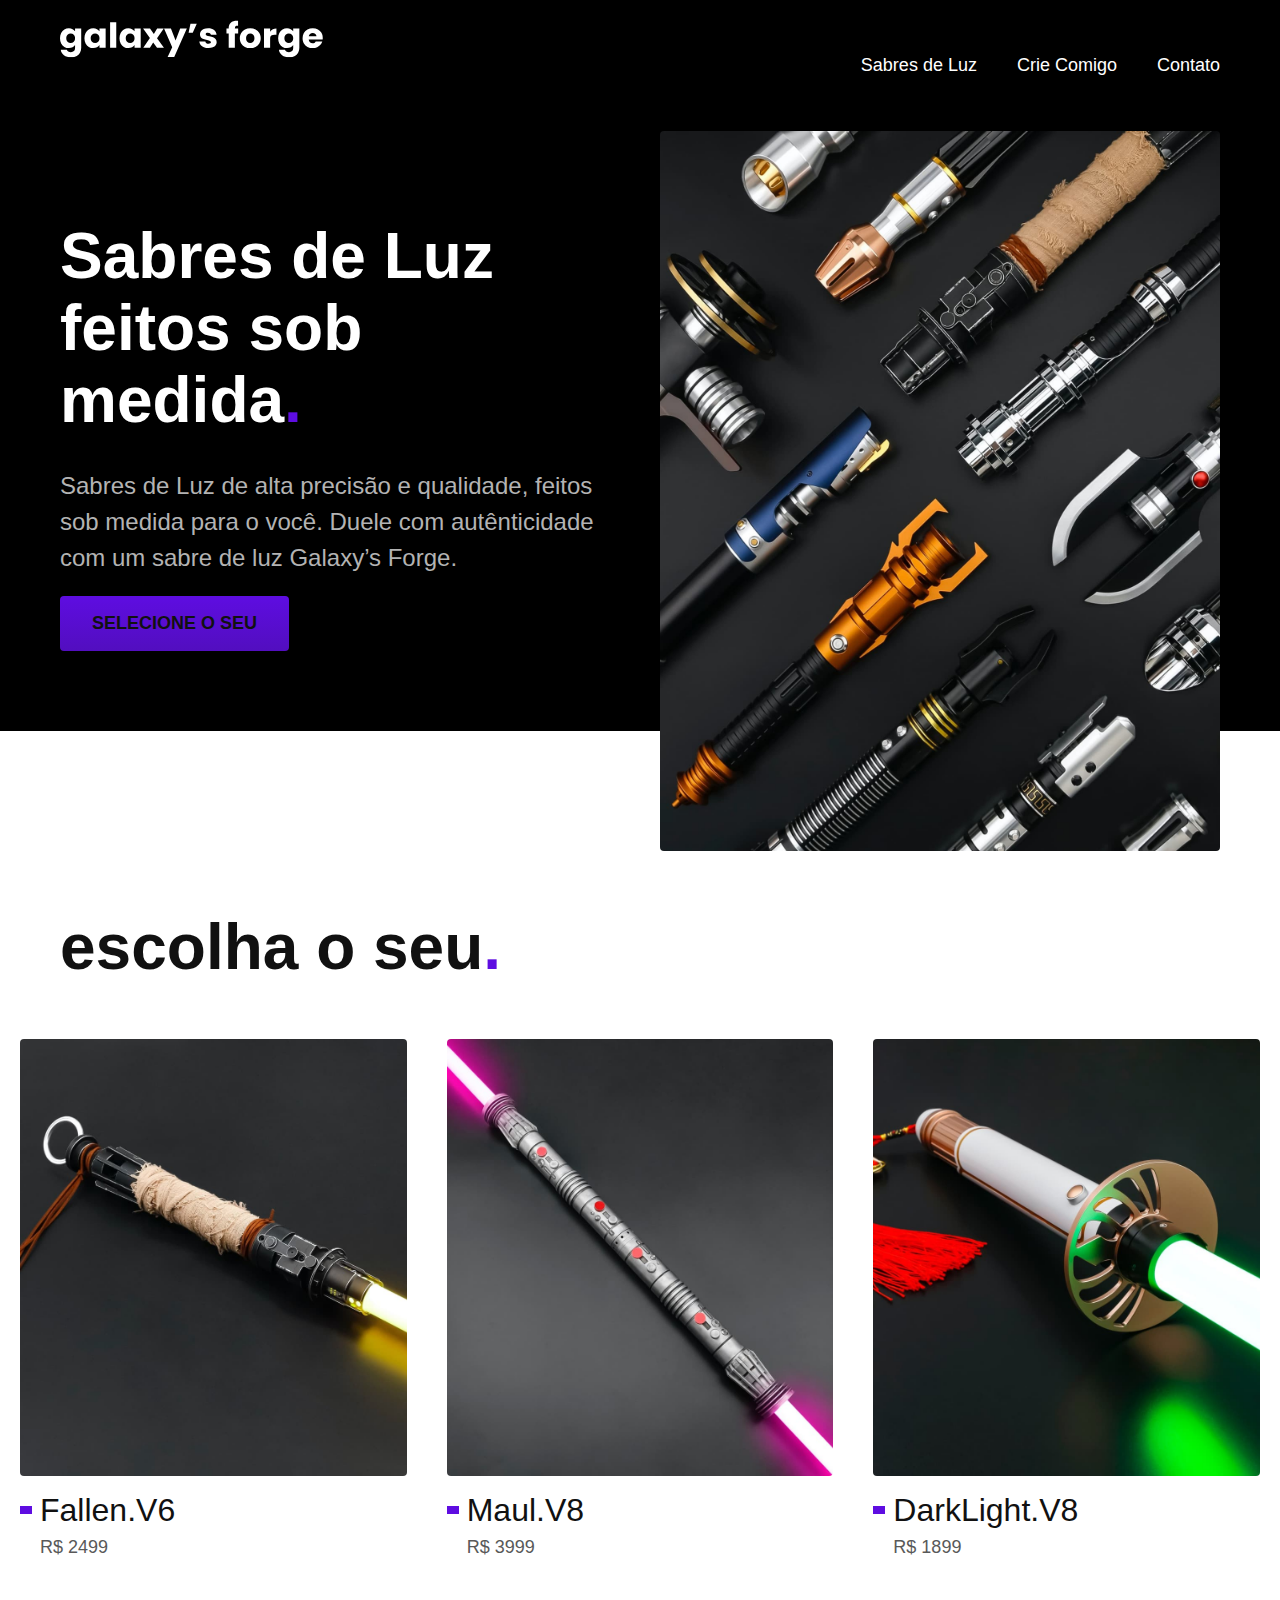
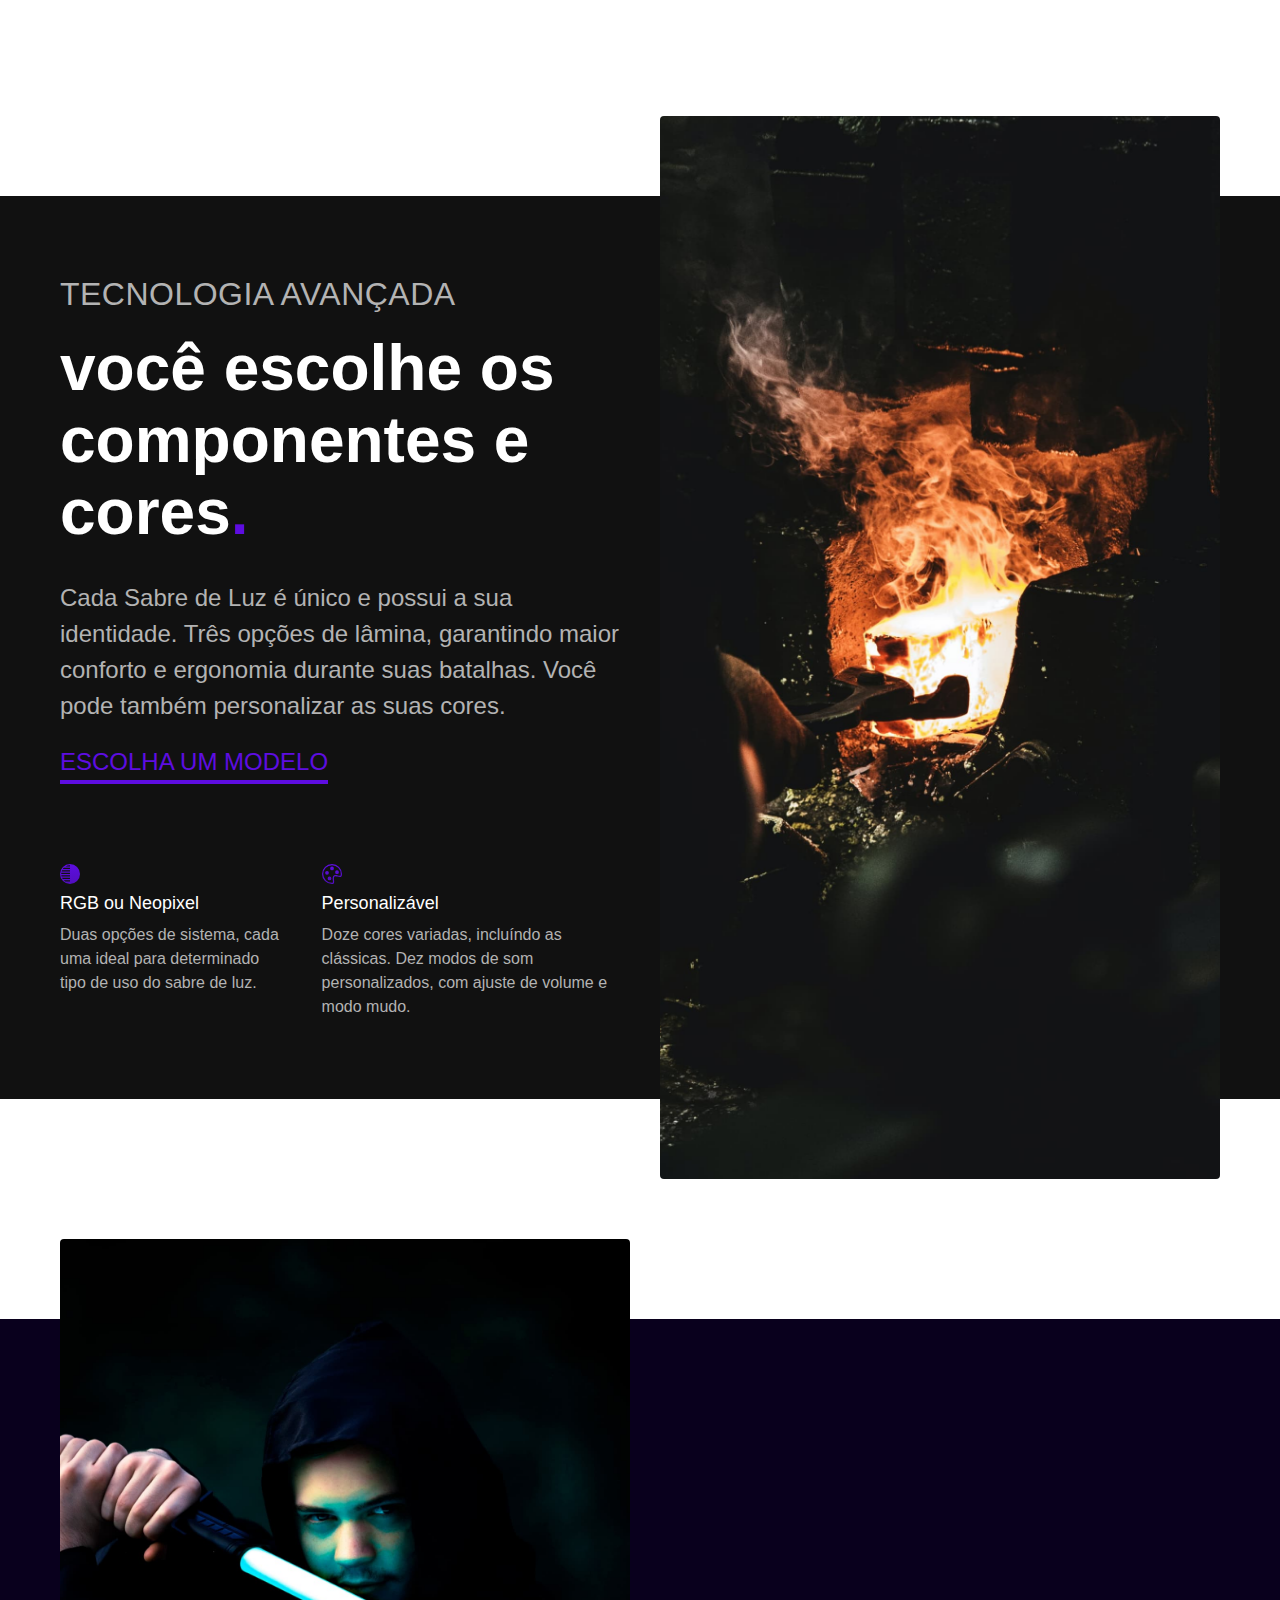
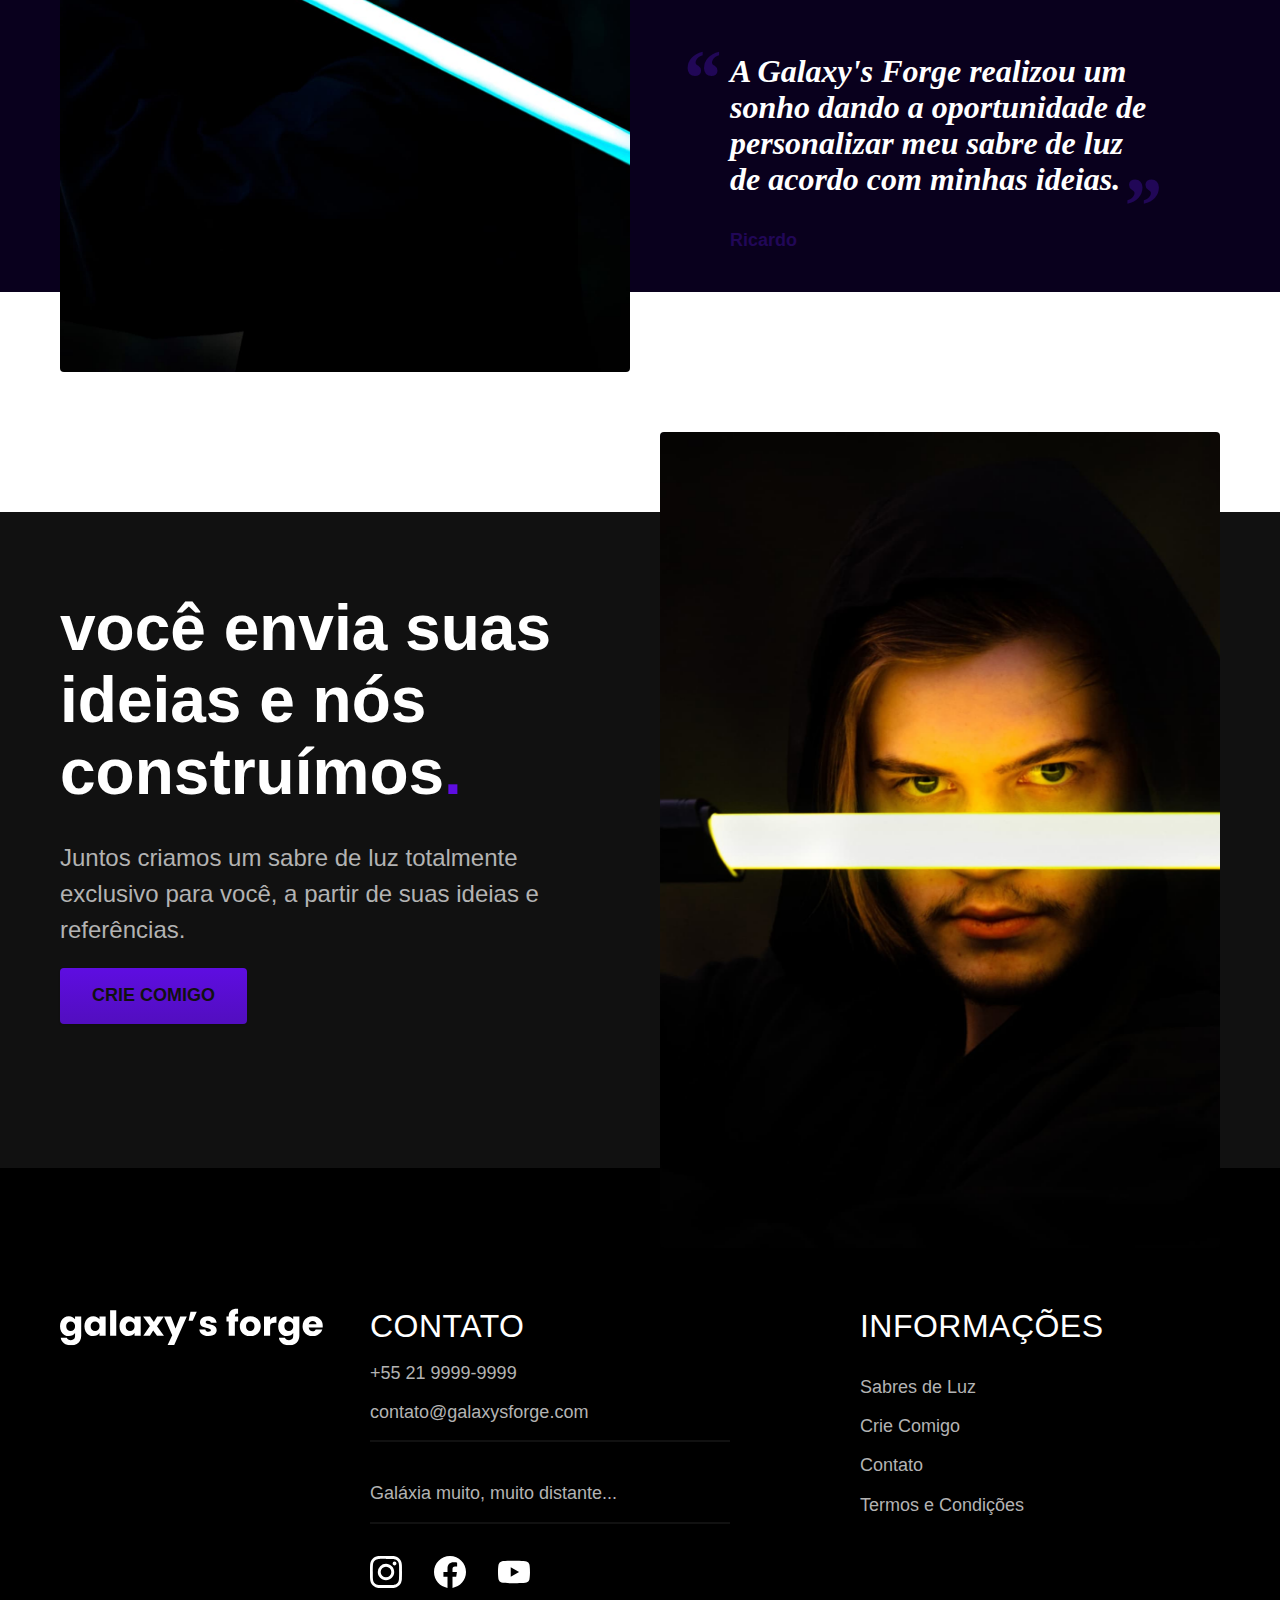
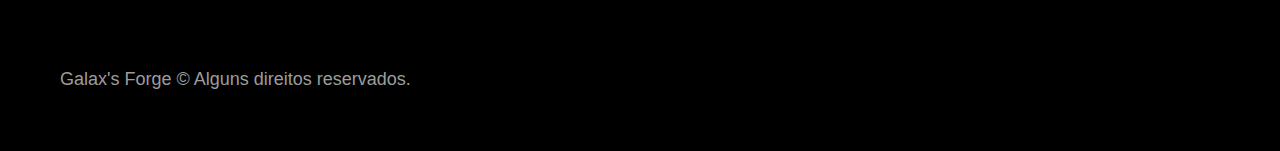
==== index.html @ c59f6496 "secao sabres" ====
<!DOCTYPE html>
<html lang="pt-br">
<head>
    <meta charset="UTF-8">
    <meta name="viewport" content="width=device-width, initial-scale=1.0">
    <meta name="description" content="Sabres de Luz de alta precisão e qualidade,  feitos sob medida para o você. Duele com autênticidade com um sabre de luz Galaxy’s Forge.">
    <title>Galaxy's Forge - Sabres de Luz</title>
    <link rel="icon" href="favicon-galaxysforge.svg" type="image/x-icon">
    <link rel="stylesheet" href="css/style.css">

    <!-- <link rel="preconnect" href="https://fonts.googleapis.com">
    <link rel="preconnect" href="https://fonts.gstatic.com" crossorigin>
    <link href="https://fonts.googleapis.com/css2?family=Merriweather:ital,wght@1,900&family=Poppins:wght@400;600&family=Roboto:wght@400;500&display=swap" rel="stylesheet"> -->
</head>
<body> 
    <header class="header-bg">
        <div class="header container">
            <a href="./"><img src="galaxysforge.svg" alt="Galaxy's Forge"></a>

            <nav aria-label="primária">
                <ul class="header-menu font-1-m cor-0">
                    <li><a href="./sabresdeluz.html">Sabres de Luz</a></li>
                    <li><a href="./criecomigo.html">Crie Comigo</a></li>
                    <li><a href="./contato.html">Contato</a></li>
                </ul>
            </nav>
        </div>
    </header>

    <main class="introducao-bg">
        <div class="introducao container">
            <div class="introducao-conteudo">
                <h1 class="font-1-xxl cor-0">Sabres de Luz feitos sob medida<span class="cor-p1">.</span></h1>
                <p class="font-2-l cor-5">Sabres de Luz de alta precisão e qualidade,  feitos sob medida para o você. Duele com autênticidade com um sabre de luz Galaxy’s Forge.</p>
                <a class="botao" href="./sabresdeluz.html">Selecione o seu</a>
            </div>
            <div>
                <img src="img/gerais/otimizado/img-intro-c.jpg" alt="Sabres de Luz">
            </div>
        </div>

    </main>

    <article class="sabres-lista">
        <h2 class="container font-1-xxl">escolha o seu<span class="cor-p1">.</span></h2>

        <ul>
            <li>
                <a href="./sabres/fallenorder.html">
                    <img src="img/sabres/otimizado/fallenorder-home.jpg" alt="Sabre FallenOrder.V6">
                    <h3 class="font-1-xl ">Fallen.V6</h3>
                    <span class="font-2-m cor-8">R$ 2499</span>
                </a>
            </li>
            <li>
                <a href="./sabres/maul.html">
                    <img src="img/sabres/otimizado/maul-home.jpg" alt="Sabre FallenOrder.V6">
                    <h3 class="font-1-xl ">Maul.V8</h3>
                    <span class="font-2-m cor-8">R$ 3999</span>
                </a>
            </li>
            <li>
                <a href="./sabres/lightjedi.html">
                    <img src="img/sabres/otimizado/lightjedi-home.jpg" alt="Sabre FallenOrder.V6">
                    <h3 class="font-1-xl ">DarkLight.V8</h3>
                    <span class="font-2-m cor-8">R$ 1899</span>
                </a>
            </li>
        </ul>
    </article>

    <article class="tecnologia-bg">
        <div class="tecnologia container">
            <div class="tecnologia-conteudo">
                <span class="font-2-l-b cor-5">Tecnologia Avançada</span>
                <h2 class="font-1-xxl cor-0">você escolhe os componentes e cores<span class="cor-p1">.</span></h2>
                <p class="font-2-l cor-5">Cada Sabre de Luz é único e possui a sua identidade. Três opções de lâmina, garantindo maior conforto e ergonomia durante suas batalhas. Você pode também personalizar as suas cores.</p>
                <a class="link" href="./sabresdeluz.html">Escolha um modelo</a>
                <div class="tecnologia-vantagens">
                    <div>
                        <img src="./icones/tecnico/otimizado/highlights (1).svg" alt="">
                        <h3 class="font-1-m cor-0">RGB ou Neopixel</h3>
                        <p class="font-2-s cor-5">Duas opções de sistema, cada uma ideal para determinado tipo de uso do sabre de luz.</p>
                    </div>
                    <div>
                        <img src="./icones/tecnico/otimizado/personalizado (1).svg" alt="">
                        <h3 class="font-1-m cor-0">Personalizável</h3>
                        <p class="font-2-s cor-5">Doze cores variadas, incluíndo as clássicas. Dez modos de som personalizados, com ajuste de volume e modo mudo.</p>
                    </div>
                </div>
            </div>
            
            <div class="tecnologia-imagem">
                <img src="./img/gerais/otimizado/tecnologia.jpg" alt="">
            </div>
        </div>
    </article>

    <section class="depoimento-bg" aria-label="Depoimento">
        <div class="depoimento container">
            <div class="depoimento-imagem">
                <img src="img/gerais/otimizado/depoimento (2).jpg" alt="Pessoa com Sabre de Luz Galaxy's Forge">
            </div>
            <div class="depoimento-conteudo">
                <blockquote class="font-1-xl cor-0">
                    <p>A Galaxy's Forge realizou um sonho dando a oportunidade de personalizar meu sabre de luz de acordo com minhas ideias.</p>
                </blockquote>
                <span class="font-1-m-b cor-p4">Ricardo</span>
            </div>
        </div>
    </section>

    <article class="criecomigo-bg">
        <div class="criecomigo container ">
            <div class="criecomigo-conteudo">
                <h1 class="font-1-xxl cor-0">você envia suas ideias e nós construímos<span class="cor-p1">.</span></h1>
                <p class="font-2-l cor-5">Juntos criamos um sabre de luz totalmente exclusivo para você, a partir de suas ideias e referências.</p>
                <a class="botao" href="./criecomigo.html">Crie Comigo</a>
            </div>
            <div>
                <img src="img/gerais/otimizado/criecomigo.jpg" alt="Pessoa com Sabre de Luz Galaxy's Forge">
            </div>
        </div>
    </article>

    <footer class="footer-bg">
        <div class="footer container">
            <img src="galaxysforge.svg" alt="Galaxy's Forge">
            <div class="footer-contato">
                <h3 class="font-2-l-b cor-0">Contato</h3>
                <ul class="font-2-m cor-5">
                    <li><a href="tel:+552199999999">+55 21 9999-9999</a></li>
                    <li class="linha"><a href="mailto:contato@galaxysforge.com">contato@galaxysforge.com</a></li>
                    <li class="linha">Galáxia muito, muito distante...</li>
                </ul>
                <div class="footer-redes">
                    <a href="./">
                        <img src="icones/social/otimizado/instagram.svg" alt="">
                    </a>
                    <a href="./">
                        <img src="icones/social/otimizado/facebook.svg" alt="">
                    </a>
                    <a href="./">
                        <img src="icones/social/otimizado/youtube.svg" alt="">
                    </a>
                </div>
            </div>
            <div class="footer-informacoes">
                <h2 class="font-2-l-b cor-0">Informações</h2>
                <nav>
                    <ul class="font-1-m cor-5">
                        <li><a href="./sabresdeluz.html">Sabres de Luz</a></li>
                        <li><a href="./criecomigo.html">Crie Comigo</a></li>
                        <li><a href="./contato.html">Contato</a></li>
                        <li><a href="./termos.html">Termos e Condições</a></li>    
                    </ul>  
                </nav>
            </div>
            <p class="footer-copy font-2-m cor-6">Galax's Forge © Alguns direitos reservados.</p>
        </div>
    </footer>
</body>
</html>
---- css/style.css ----
@import "/css/global/global.css";
@import "./utilidades/tipografia.css";
@import "./utilidades/cores.css";
@import "./global/header.css";
@import "./global/footer.css";


/* Utilidades */
@import "./utilidades/componentes.css";

/* Home */
@import "./home/introducao.css";
@import "./home/tecnologia.css";
@import "./home/depoimento.css";
@import "./home/criecomigo.css";

/* Sabres */
@import "./sabres/sabres-lista.css";
@import "./sabres/sabres.css";


/* Termos */
@import "./termos/termos.css";
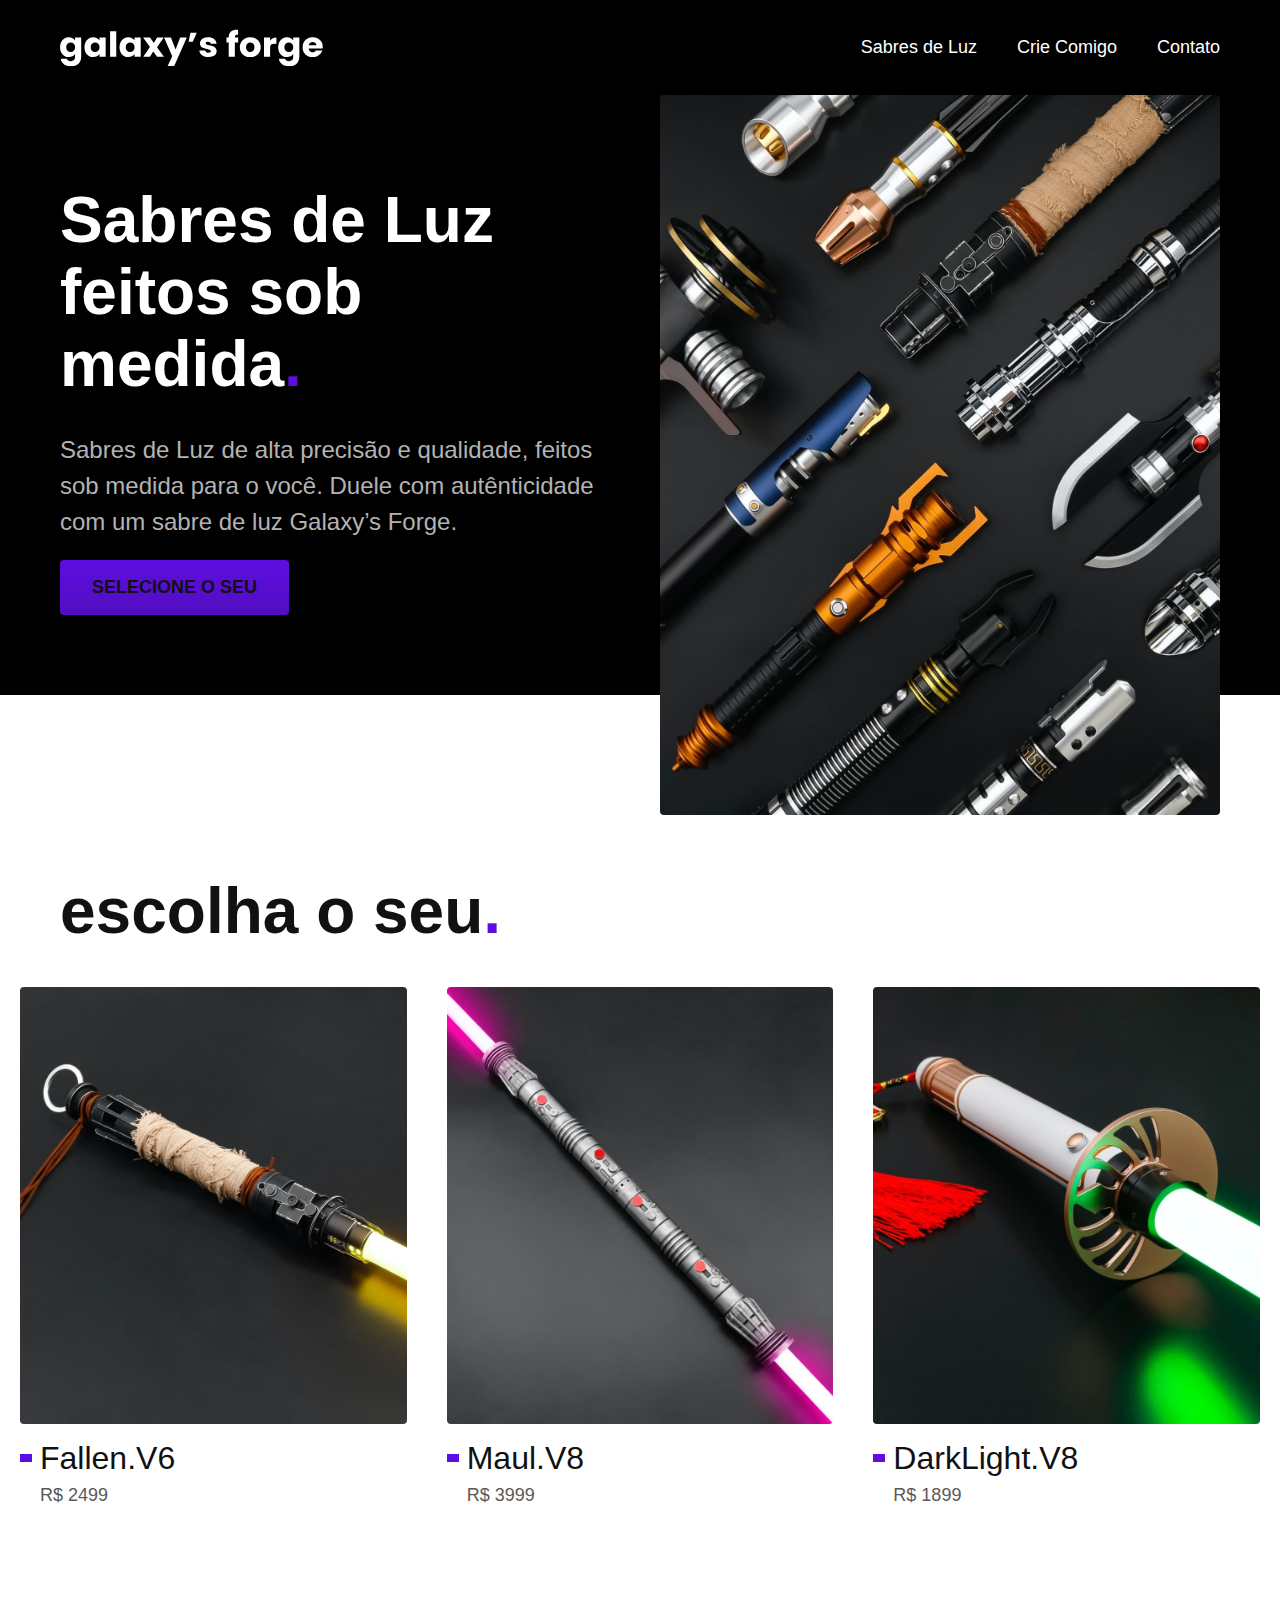
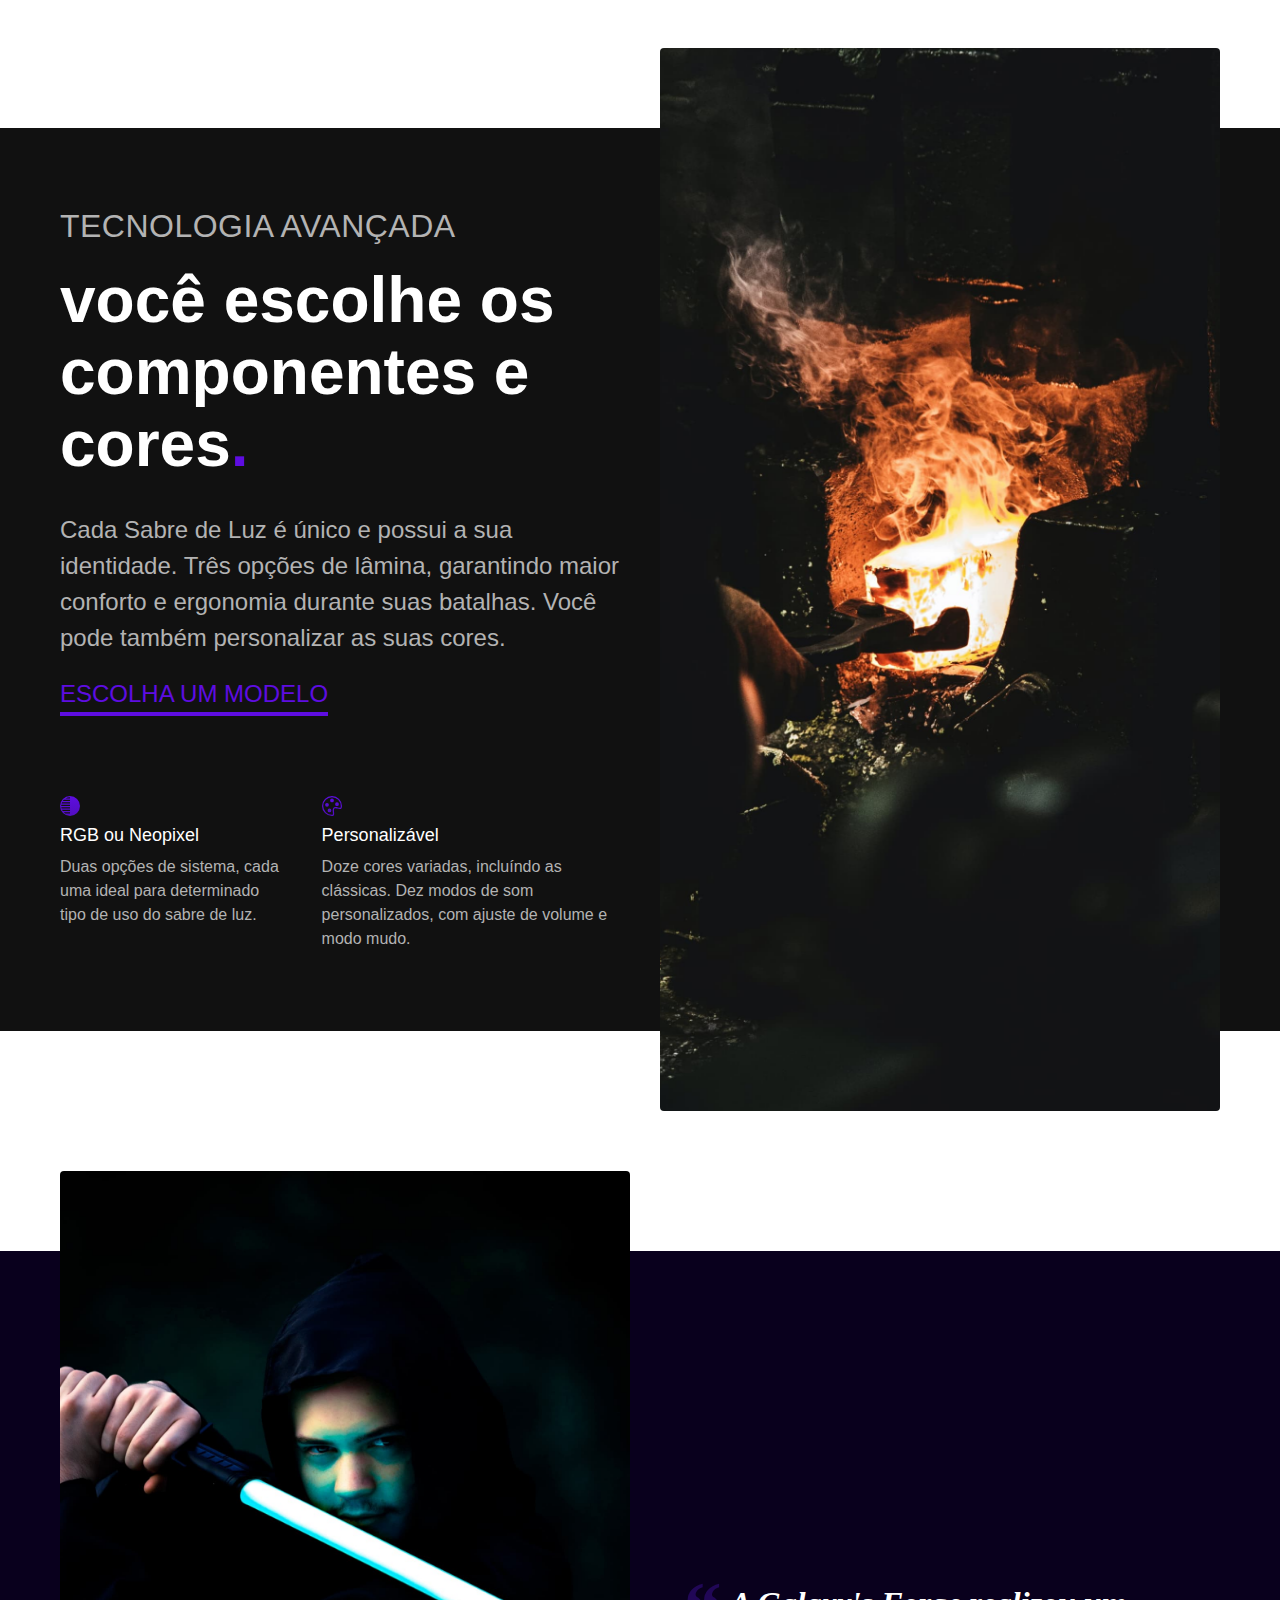
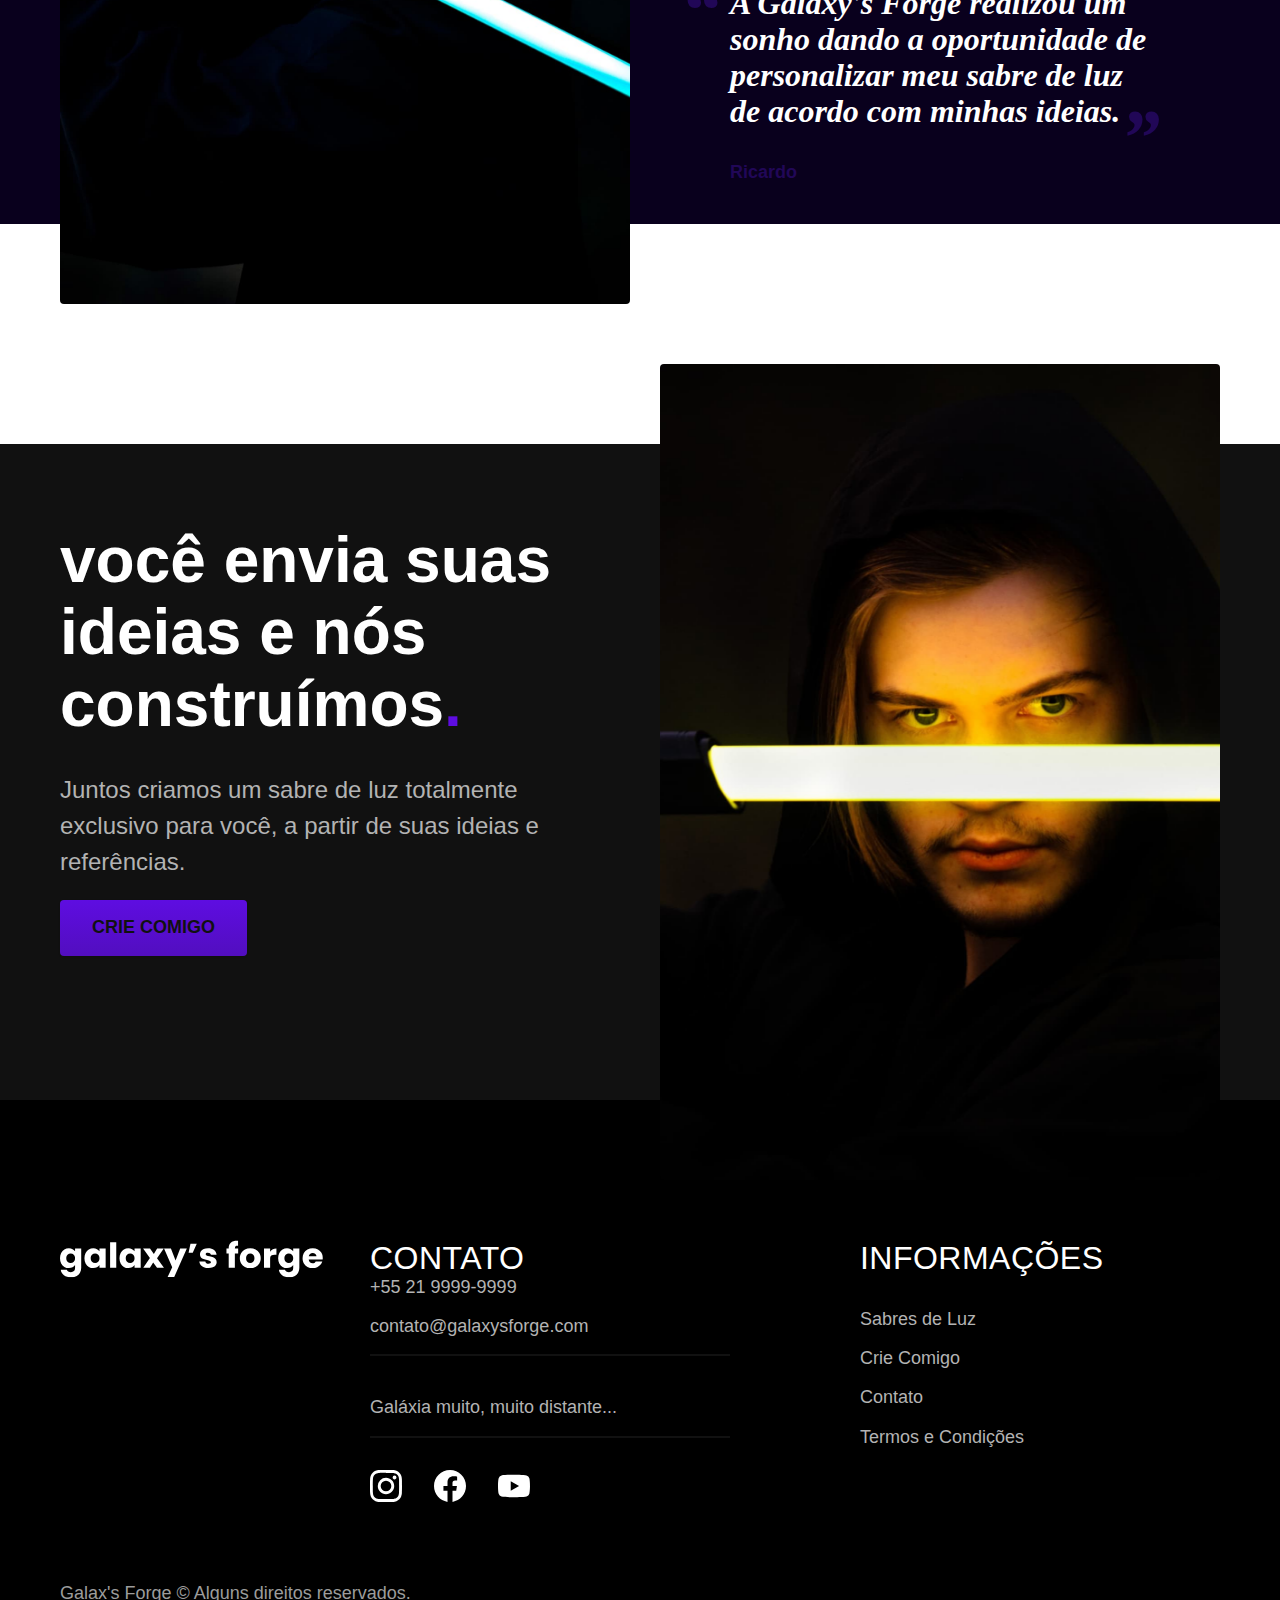
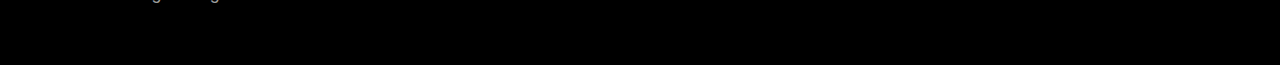
==== commit 85812fda: "seção maul e darklight" ====
--- a/index.html
+++ b/index.html
@@ -46,21 +46,21 @@
 
         <ul>
             <li>
-                <a href="./sabres/fallenorder.html">
+                <a href="../sabresdeluz/fallen.html">
                     <img src="img/sabres/otimizado/fallenorder-home.jpg" alt="Sabre FallenOrder.V6">
                     <h3 class="font-1-xl ">Fallen.V6</h3>
                     <span class="font-2-m cor-8">R$ 2499</span>
                 </a>
             </li>
             <li>
-                <a href="./sabres/maul.html">
+                <a href="./sabresdeluz/maul.html">
                     <img src="img/sabres/otimizado/maul-home.jpg" alt="Sabre FallenOrder.V6">
                     <h3 class="font-1-xl ">Maul.V8</h3>
                     <span class="font-2-m cor-8">R$ 3999</span>
                 </a>
             </li>
             <li>
-                <a href="./sabres/lightjedi.html">
+                <a href="./sabresdeluz/darklight.html">
                     <img src="img/sabres/otimizado/lightjedi-home.jpg" alt="Sabre FallenOrder.V6">
                     <h3 class="font-1-xl ">DarkLight.V8</h3>
                     <span class="font-2-m cor-8">R$ 1899</span>
--- a/css/style.css
+++ b/css/style.css
@@ -18,6 +18,9 @@
 @import "./sabres/sabres-lista.css";
 @import "./sabres/sabres.css";
 
+/* Sabre Interna */
+@import "./sabre/sabre.css";
+
 
 /* Termos */
 @import "./termos/termos.css";
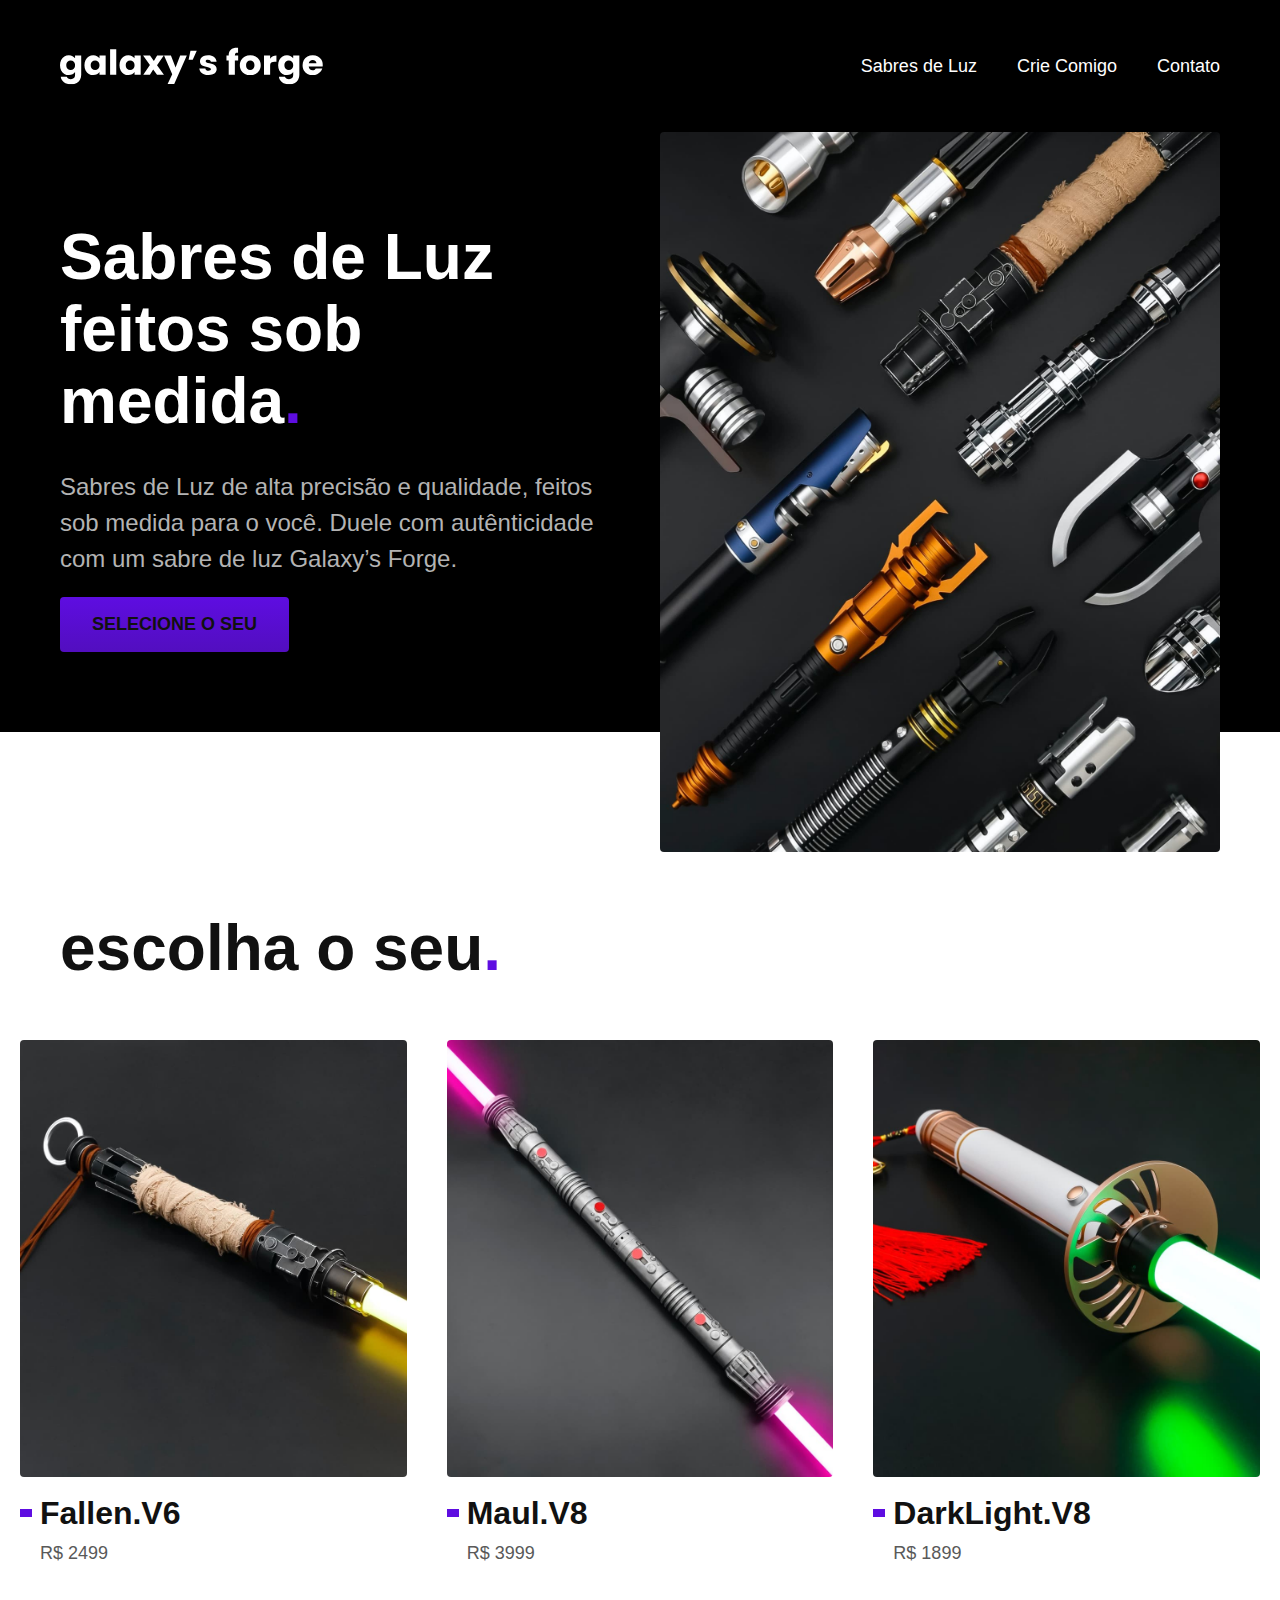
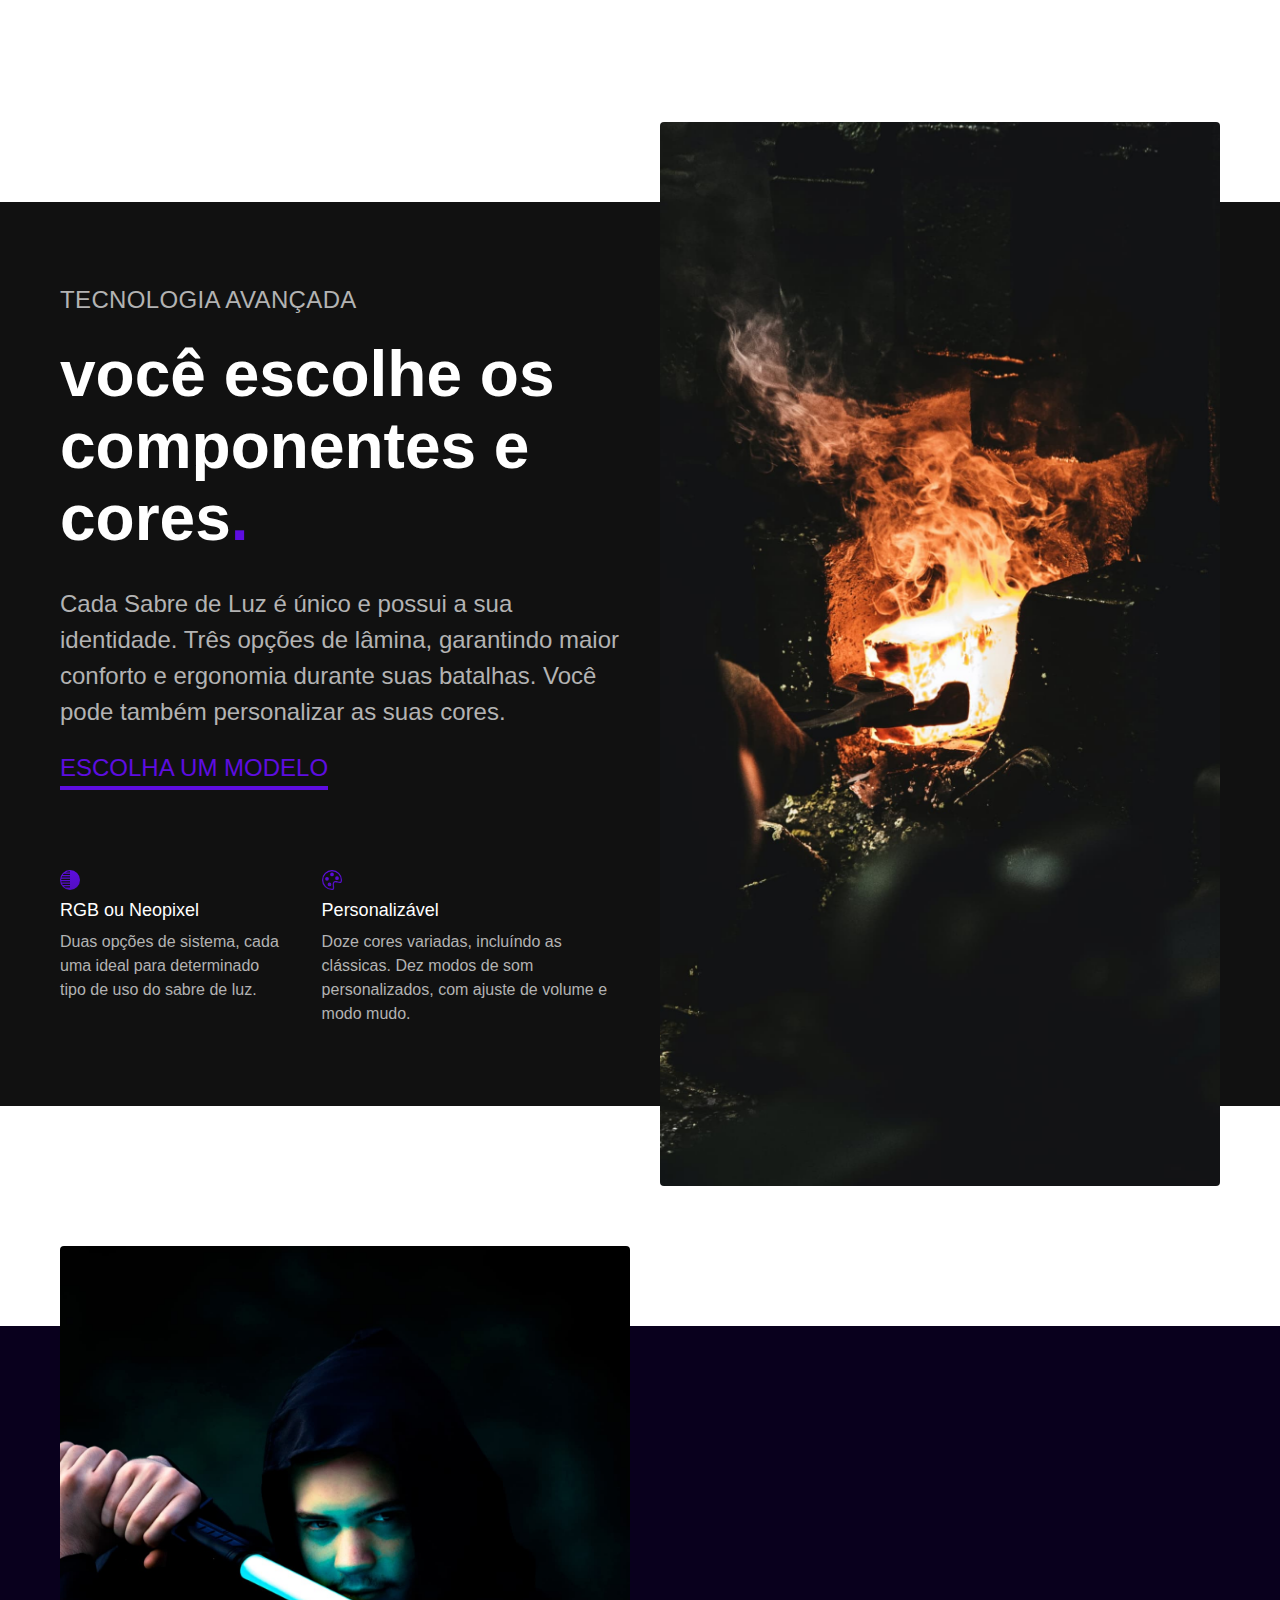
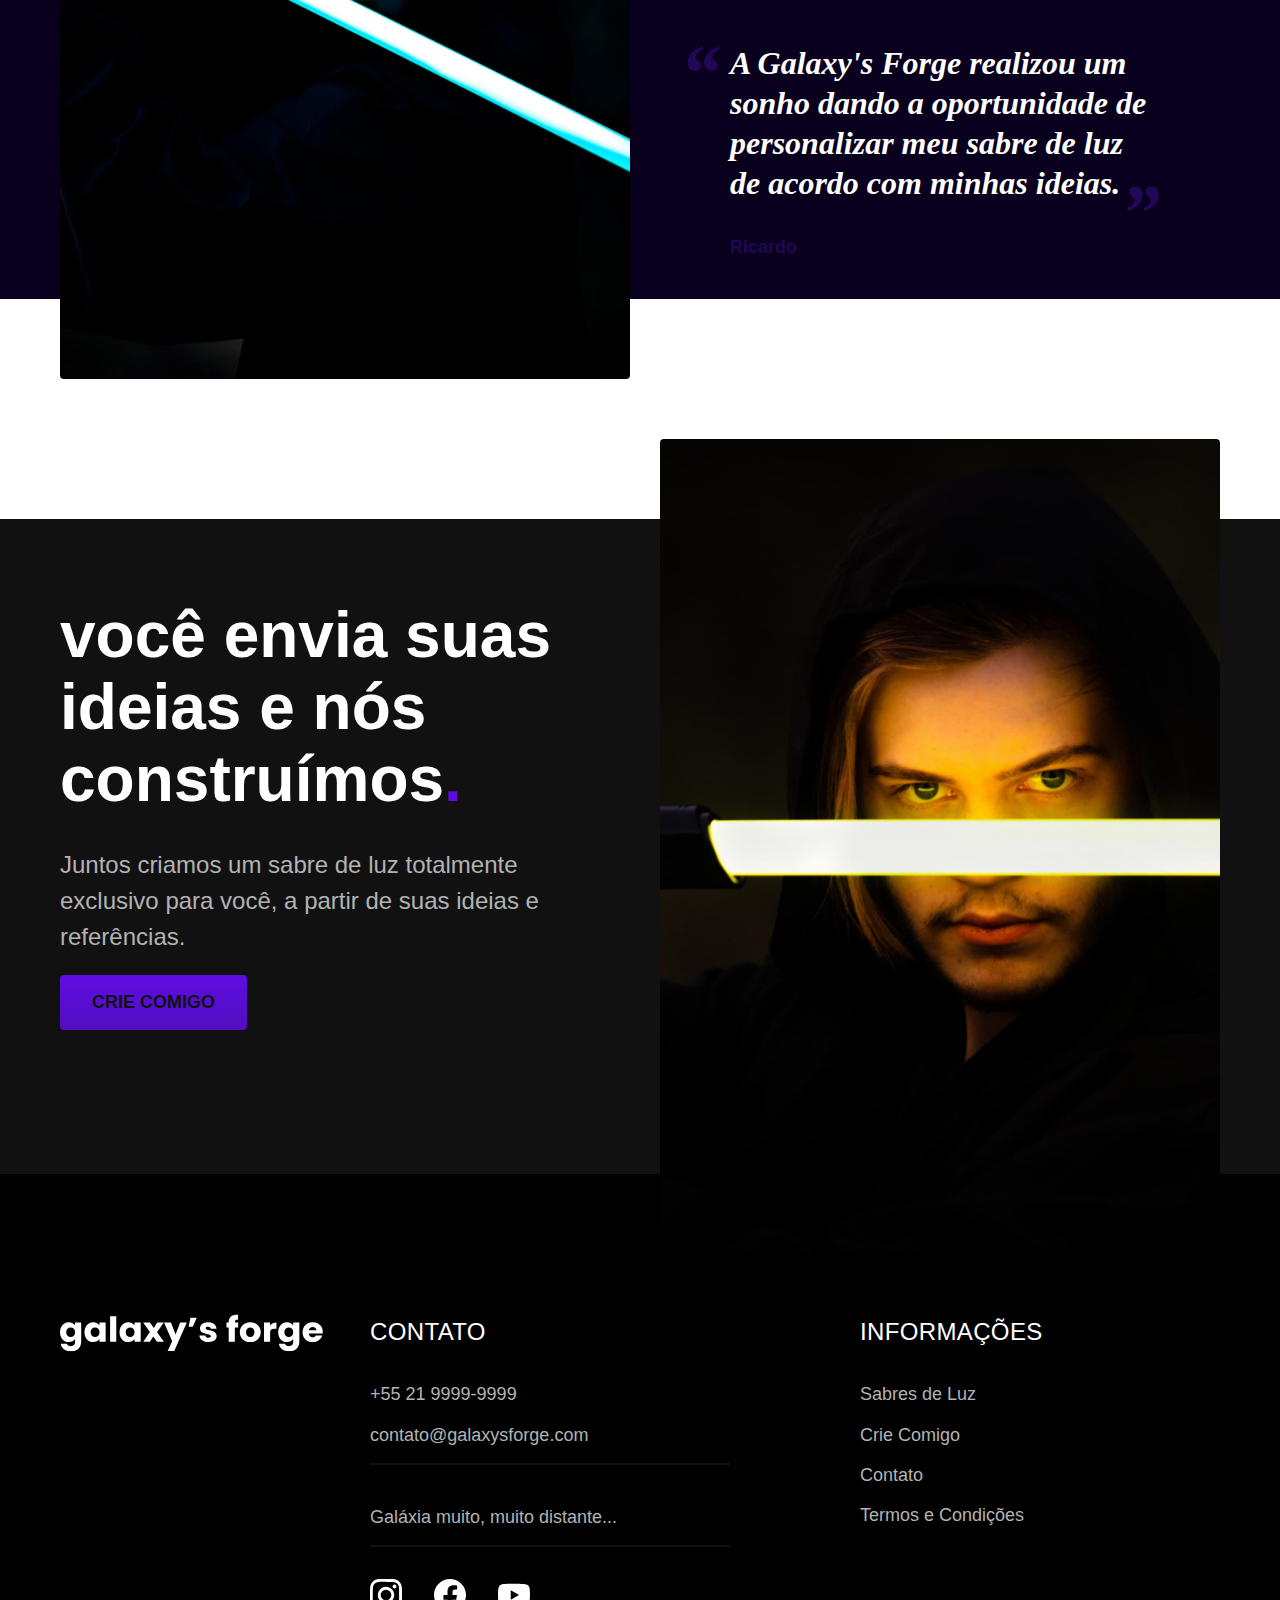
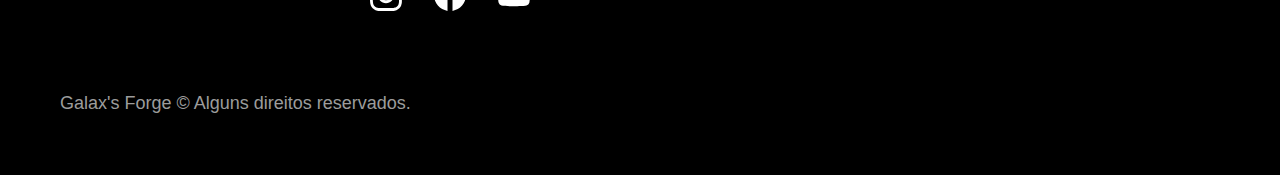
==== commit c93c7076: "atualizacao tipografia" ====
--- a/index.html
+++ b/index.html
@@ -127,7 +127,7 @@
         <div class="footer container">
             <img src="galaxysforge.svg" alt="Galaxy's Forge">
             <div class="footer-contato">
-                <h3 class="font-2-l-b cor-0">Contato</h3>
+                <h2 class="font-2-l-b cor-0">Contato</h2>
                 <ul class="font-2-m cor-5">
                     <li><a href="tel:+552199999999">+55 21 9999-9999</a></li>
                     <li class="linha"><a href="mailto:contato@galaxysforge.com">contato@galaxysforge.com</a></li>
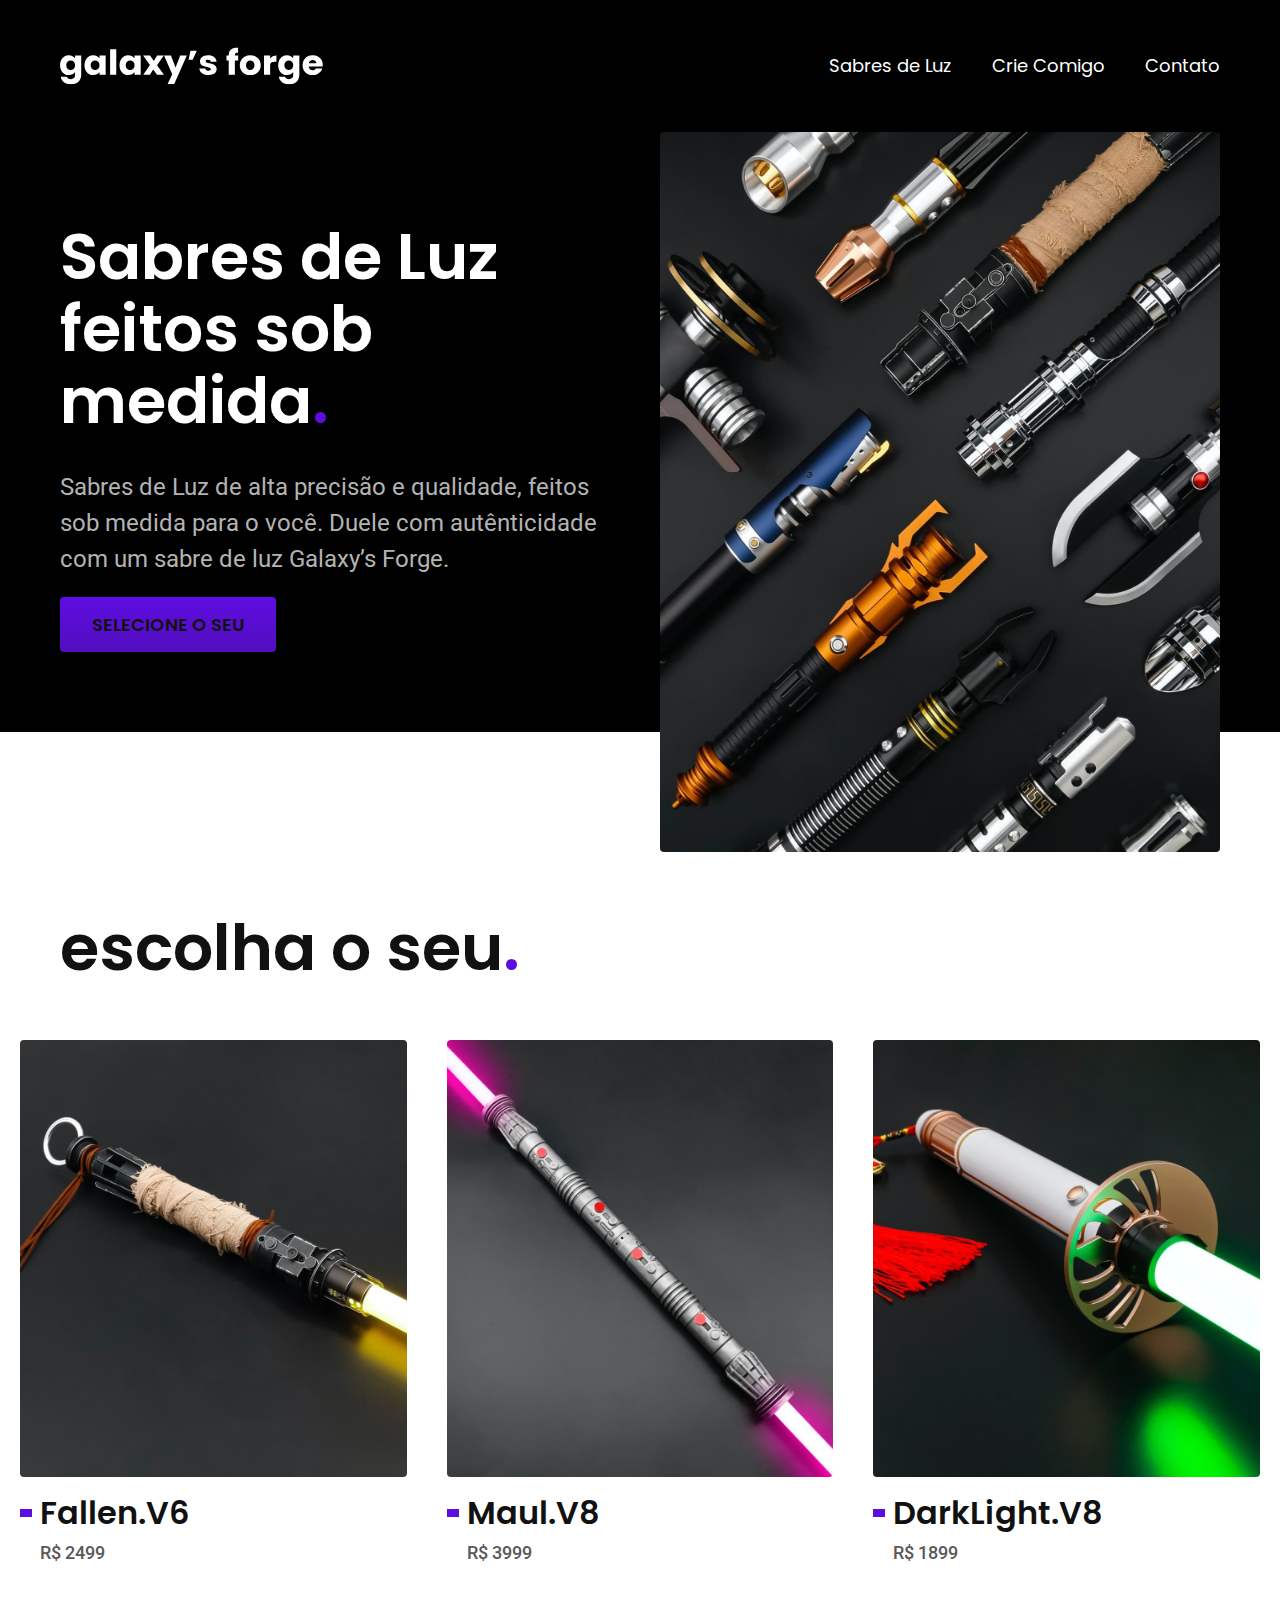
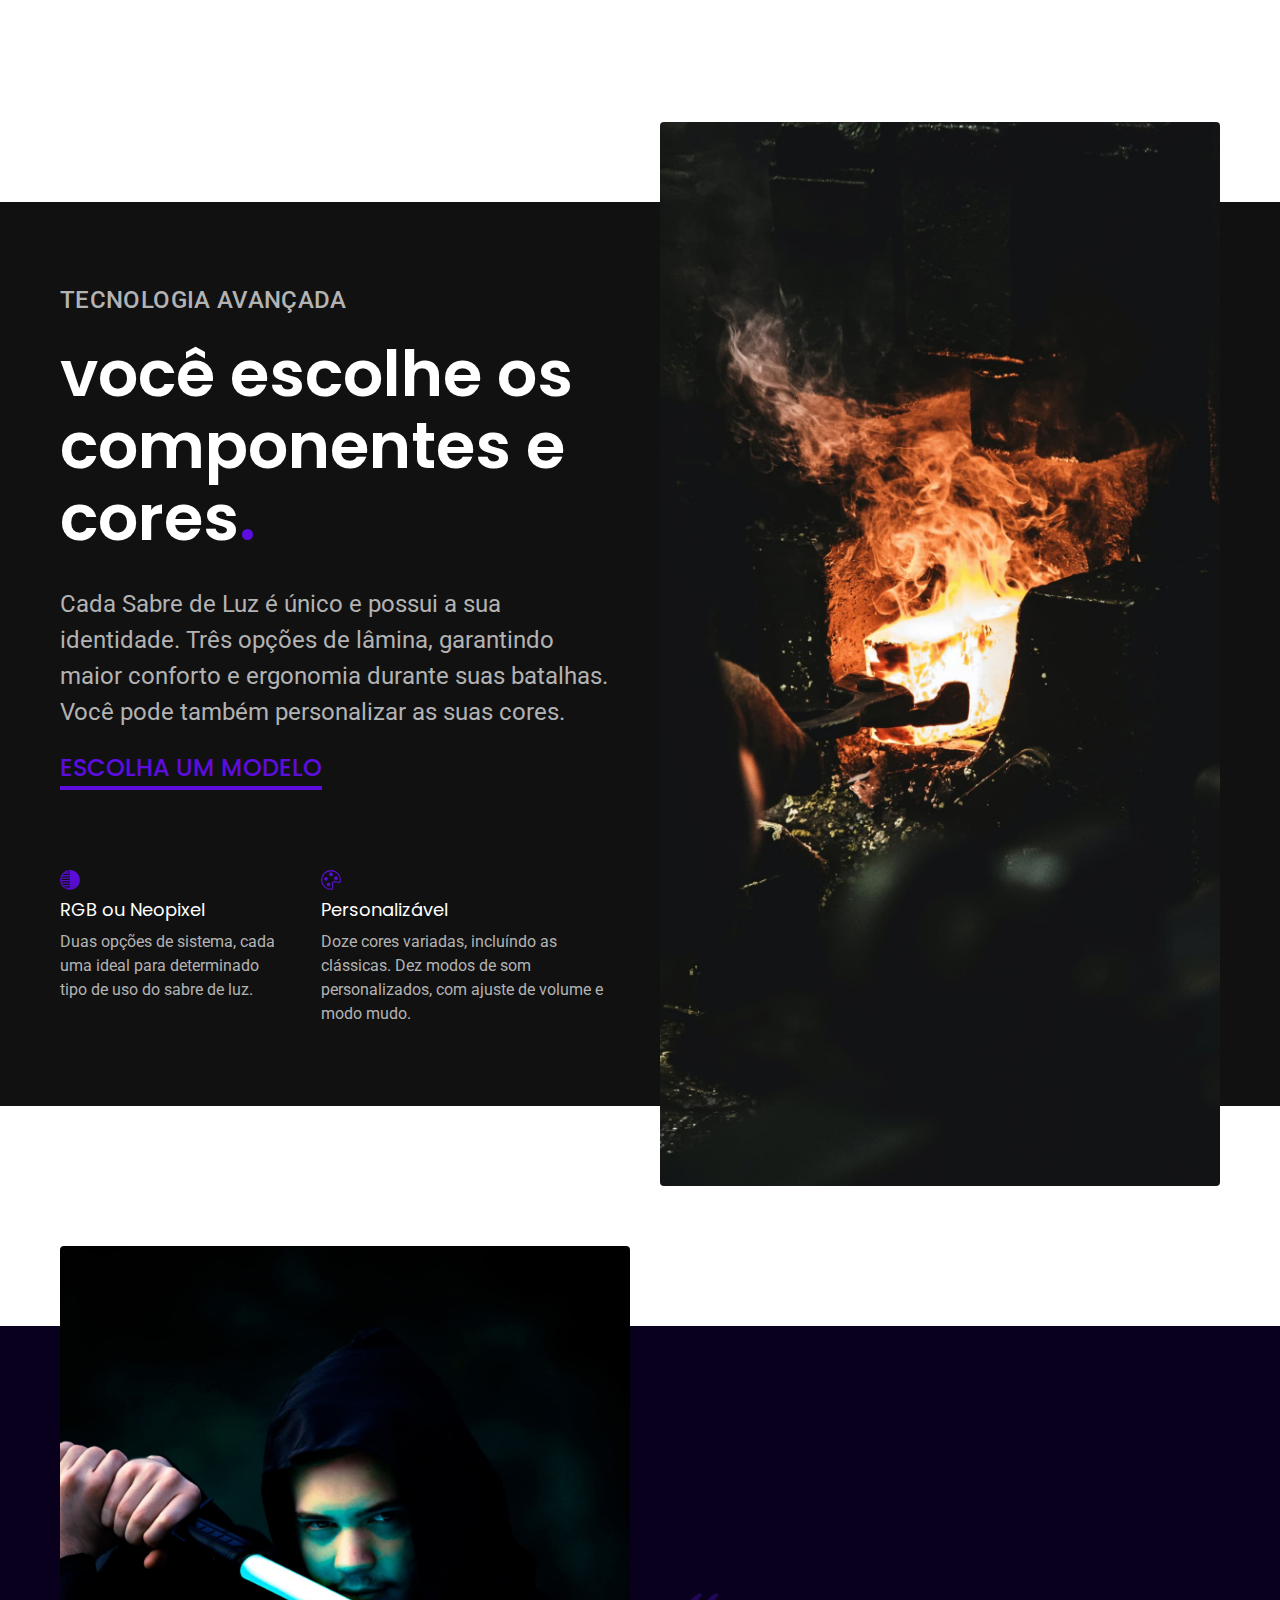
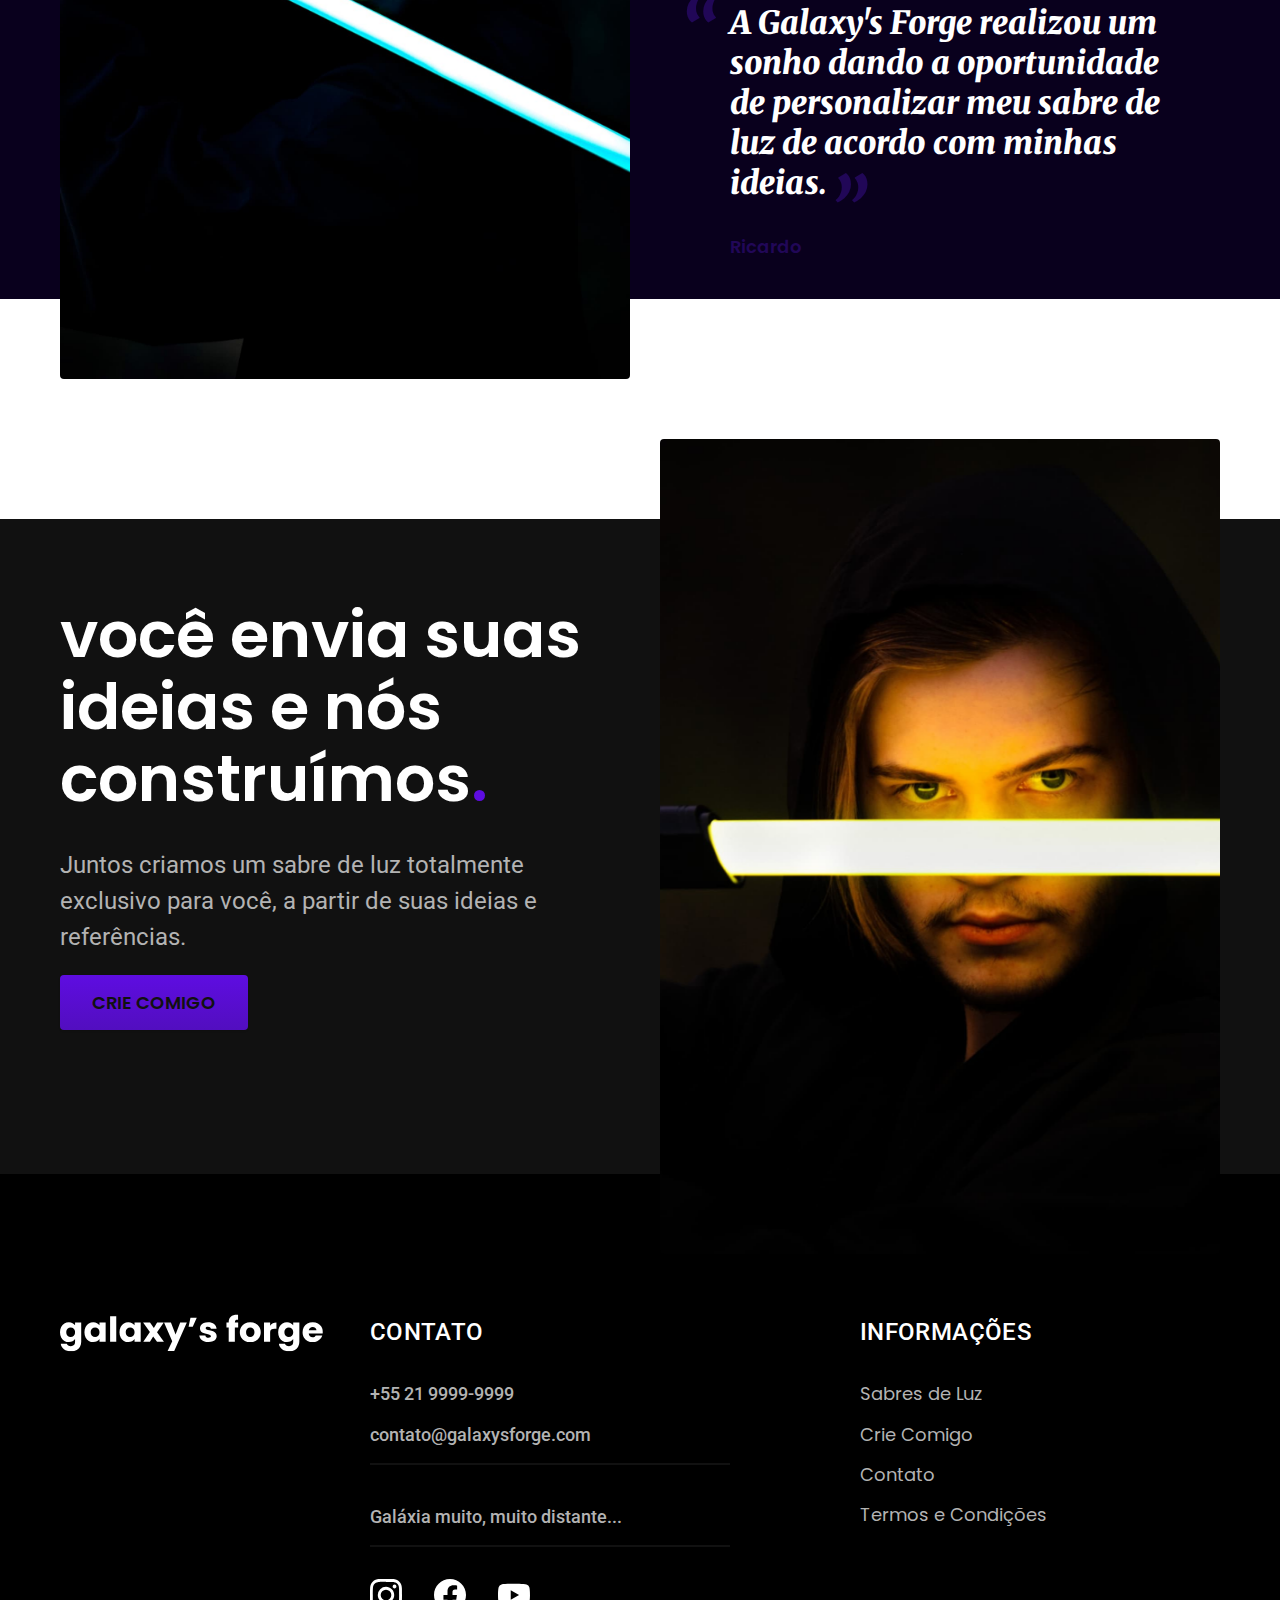
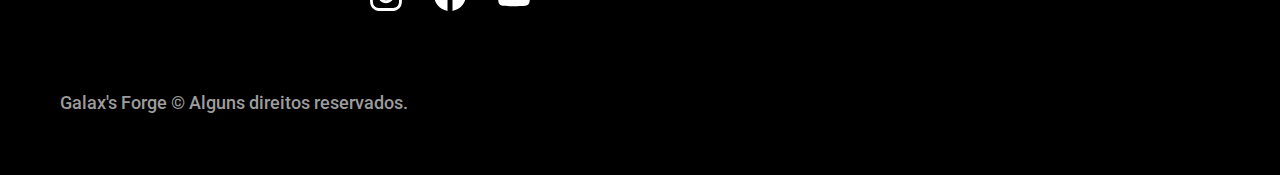
==== commit 4125957a: "att" ====
--- a/index.html
+++ b/index.html
@@ -5,17 +5,20 @@
     <meta name="viewport" content="width=device-width, initial-scale=1.0">
     <meta name="description" content="Sabres de Luz de alta precisão e qualidade,  feitos sob medida para o você. Duele com autênticidade com um sabre de luz Galaxy’s Forge.">
     <title>Galaxy's Forge - Sabres de Luz</title>
-    <link rel="icon" href="favicon-galaxysforge.svg" type="image/x-icon">
+    <link rel="icon" href="./favicon-galaxysforge.svg" type="image/svg+xml">
+    <link rel="preload" href="css/style.css" as="style">
     <link rel="stylesheet" href="css/style.css">
 
-    <!-- <link rel="preconnect" href="https://fonts.googleapis.com">
+    <link rel="preconnect" href="https://fonts.googleapis.com">
     <link rel="preconnect" href="https://fonts.gstatic.com" crossorigin>
-    <link href="https://fonts.googleapis.com/css2?family=Merriweather:ital,wght@1,900&family=Poppins:wght@400;600&family=Roboto:wght@400;500&display=swap" rel="stylesheet"> -->
+    <link href="https://fonts.googleapis.com/css2?family=Merriweather:ital,wght@1,900&family=Poppins:wght@400;600&family=Roboto:wght@400;500&display=swap" rel="stylesheet">
+
+    <script>document.documentElement.classList.add('js')</script>
 </head>
 <body> 
     <header class="header-bg">
         <div class="header container">
-            <a href="./"><img src="galaxysforge.svg" alt="Galaxy's Forge"></a>
+            <a href="./"><img src="galaxysforge.svg" width="263" height="38" alt="Galaxy's Forge"></a>
 
             <nav aria-label="primária">
                 <ul class="header-menu font-1-m cor-0">
@@ -30,11 +33,11 @@
     <main class="introducao-bg">
         <div class="introducao container">
             <div class="introducao-conteudo">
-                <h1 class="font-1-xxl cor-0">Sabres de Luz feitos sob medida<span class="cor-p1">.</span></h1>
-                <p class="font-2-l cor-5">Sabres de Luz de alta precisão e qualidade,  feitos sob medida para o você. Duele com autênticidade com um sabre de luz Galaxy’s Forge.</p>
-                <a class="botao" href="./sabresdeluz.html">Selecione o seu</a>
+                <h1 class="font-1-xxl cor-0 fadeInDown " data-anime="200">Sabres de Luz feitos sob medida<span class="cor-p1">.</span></h1>
+                <p class="font-2-l cor-5 fadeInDown" data-anime="400">Sabres de Luz de alta precisão e qualidade,  feitos sob medida para o você. Duele com autênticidade com um sabre de luz Galaxy’s Forge.</p>
+                <a class="botao fadeInDown" data-anime="600" href="./sabresdeluz.html">Selecione o seu</a>
             </div>
-            <div>
+            <div class="fadeInDown" data-anime="800">
                 <img src="img/gerais/otimizado/img-intro-c.jpg" alt="Sabres de Luz">
             </div>
         </div>
@@ -135,13 +138,13 @@
                 </ul>
                 <div class="footer-redes">
                     <a href="./">
-                        <img src="icones/social/otimizado/instagram.svg" alt="">
+                        <img src="icones/social/otimizado/instagram.svg" alt="Instagram">
                     </a>
                     <a href="./">
-                        <img src="icones/social/otimizado/facebook.svg" alt="">
+                        <img src="icones/social/otimizado/facebook.svg" alt="Facebook">
                     </a>
                     <a href="./">
-                        <img src="icones/social/otimizado/youtube.svg" alt="">
+                        <img src="icones/social/otimizado/youtube.svg" alt="YouTube">
                     </a>
                 </div>
             </div>
@@ -159,5 +162,9 @@
             <p class="footer-copy font-2-m cor-6">Galax's Forge © Alguns direitos reservados.</p>
         </div>
     </footer>
+
+    <script src="./js/plugins/simple-anime.js"></script>
+    <script src="./js/script.js"></script>
+    
 </body>
 </html>--- a/css/style.css
+++ b/css/style.css
@@ -1,12 +1,15 @@
 @import "/css/global/global.css";
 @import "./utilidades/tipografia.css";
 @import "./utilidades/cores.css";
+@import "./utilidades/animacao.css";
 @import "./global/header.css";
 @import "./global/footer.css";
 
 
 /* Utilidades */
 @import "./utilidades/componentes.css";
+@import "./utilidades/formulario.css";
+
 
 /* Home */
 @import "./home/introducao.css";
@@ -14,19 +17,29 @@
 @import "./home/depoimento.css";
 @import "./home/criecomigo.css";
 
+
 /* Sabres */
 @import "./sabres/sabres-lista.css";
 @import "./sabres/sabres.css";
+
 
 /* Sabre Interna */
 @import "./sabre/sabre.css";
 
 
-/* Termos */
-@import "./termos/termos.css";
+/* Crie Comigo */
+@import "./criecomigo/criecomigo-interna.css";
+@import "./criecomigo/criecomigo-form.css";
 
 
+/* Contato */
+@import "./contato/contato.css";
+@import "./contato/perguntas.css";
 
 
+/* Orçamentos */
+@import "./orcamento/orcamento.css";
 
 
+/* Termos */
+@import "./termos/termos.css";--- a/css/style.css
+++ b/css/style.css
@@ -1,12 +1,15 @@
 @import "/css/global/global.css";
 @import "./utilidades/tipografia.css";
 @import "./utilidades/cores.css";
+@import "./utilidades/animacao.css";
 @import "./global/header.css";
 @import "./global/footer.css";
 
 
 /* Utilidades */
 @import "./utilidades/componentes.css";
+@import "./utilidades/formulario.css";
+
 
 /* Home */
 @import "./home/introducao.css";
@@ -14,19 +17,29 @@
 @import "./home/depoimento.css";
 @import "./home/criecomigo.css";
 
+
 /* Sabres */
 @import "./sabres/sabres-lista.css";
 @import "./sabres/sabres.css";
+
 
 /* Sabre Interna */
 @import "./sabre/sabre.css";
 
 
-/* Termos */
-@import "./termos/termos.css";
+/* Crie Comigo */
+@import "./criecomigo/criecomigo-interna.css";
+@import "./criecomigo/criecomigo-form.css";
 
 
+/* Contato */
+@import "./contato/contato.css";
+@import "./contato/perguntas.css";
 
 
+/* Orçamentos */
+@import "./orcamento/orcamento.css";
 
 
+/* Termos */
+@import "./termos/termos.css";